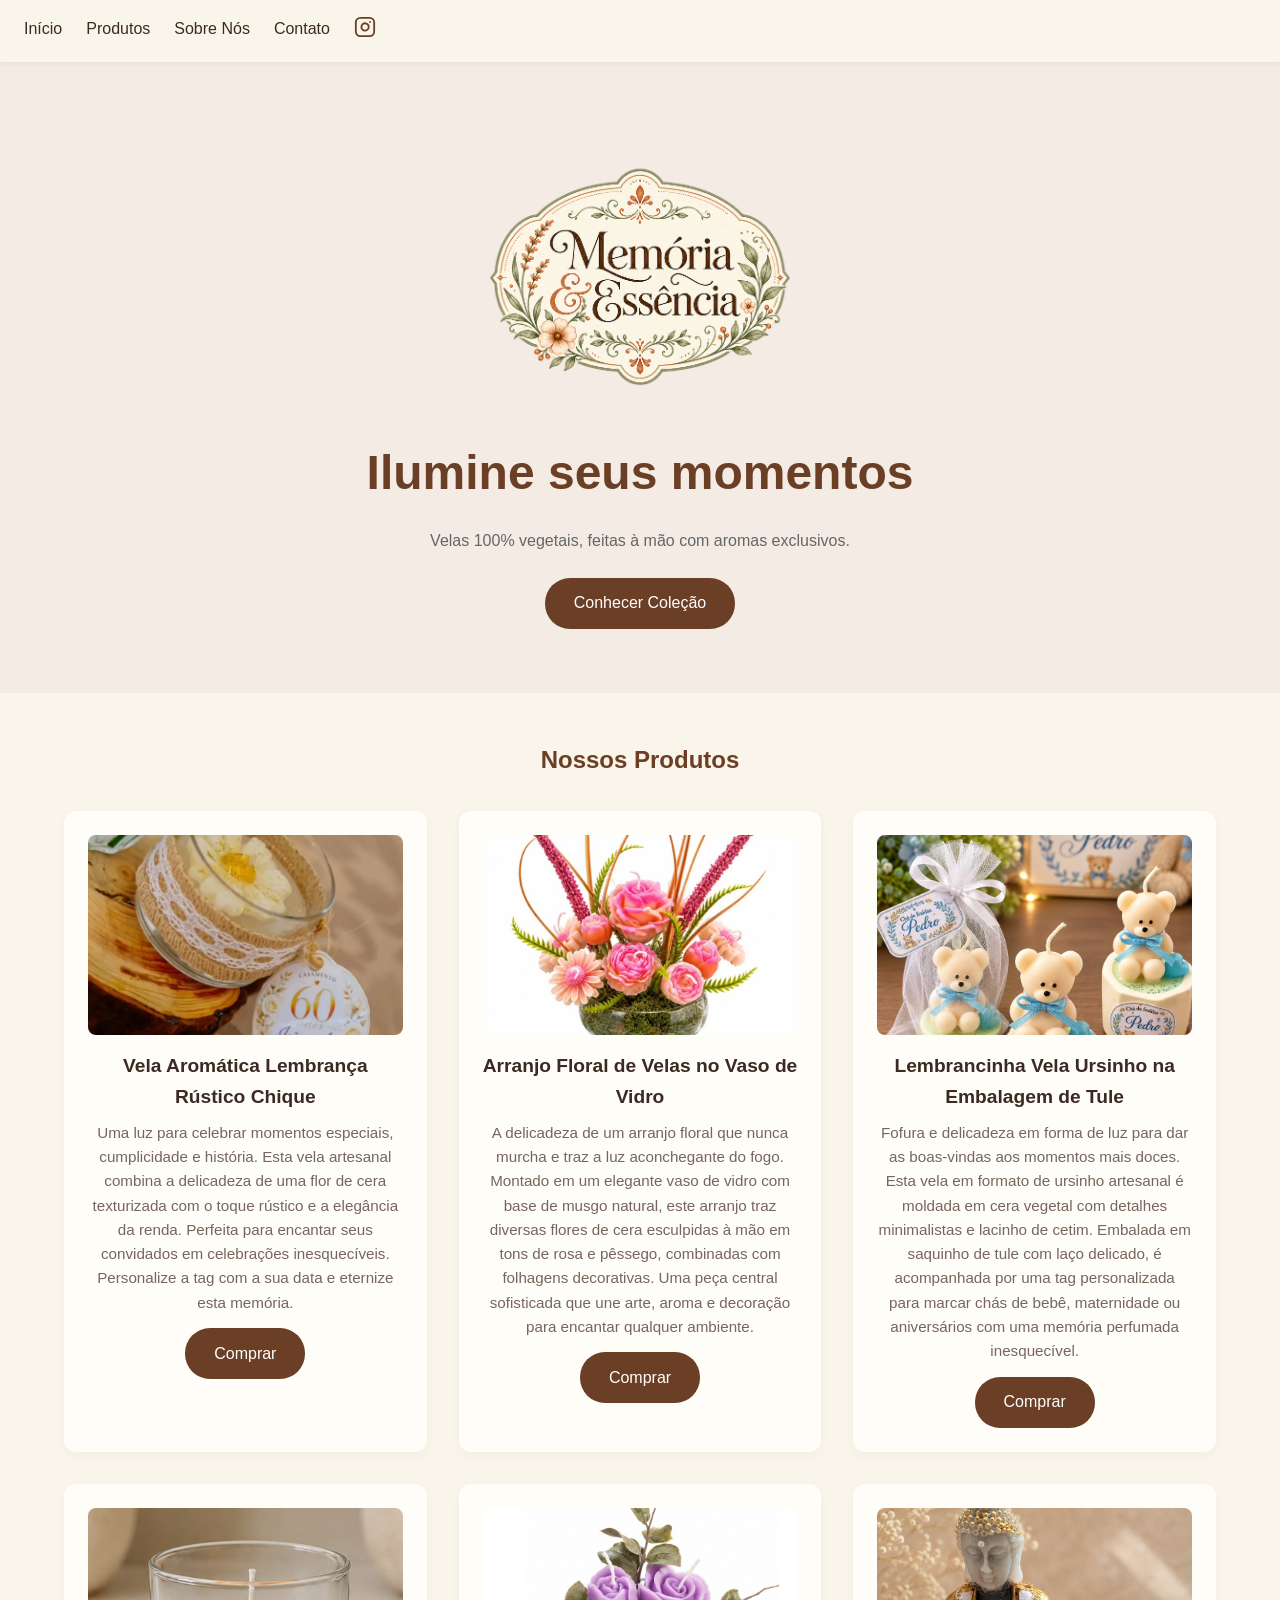
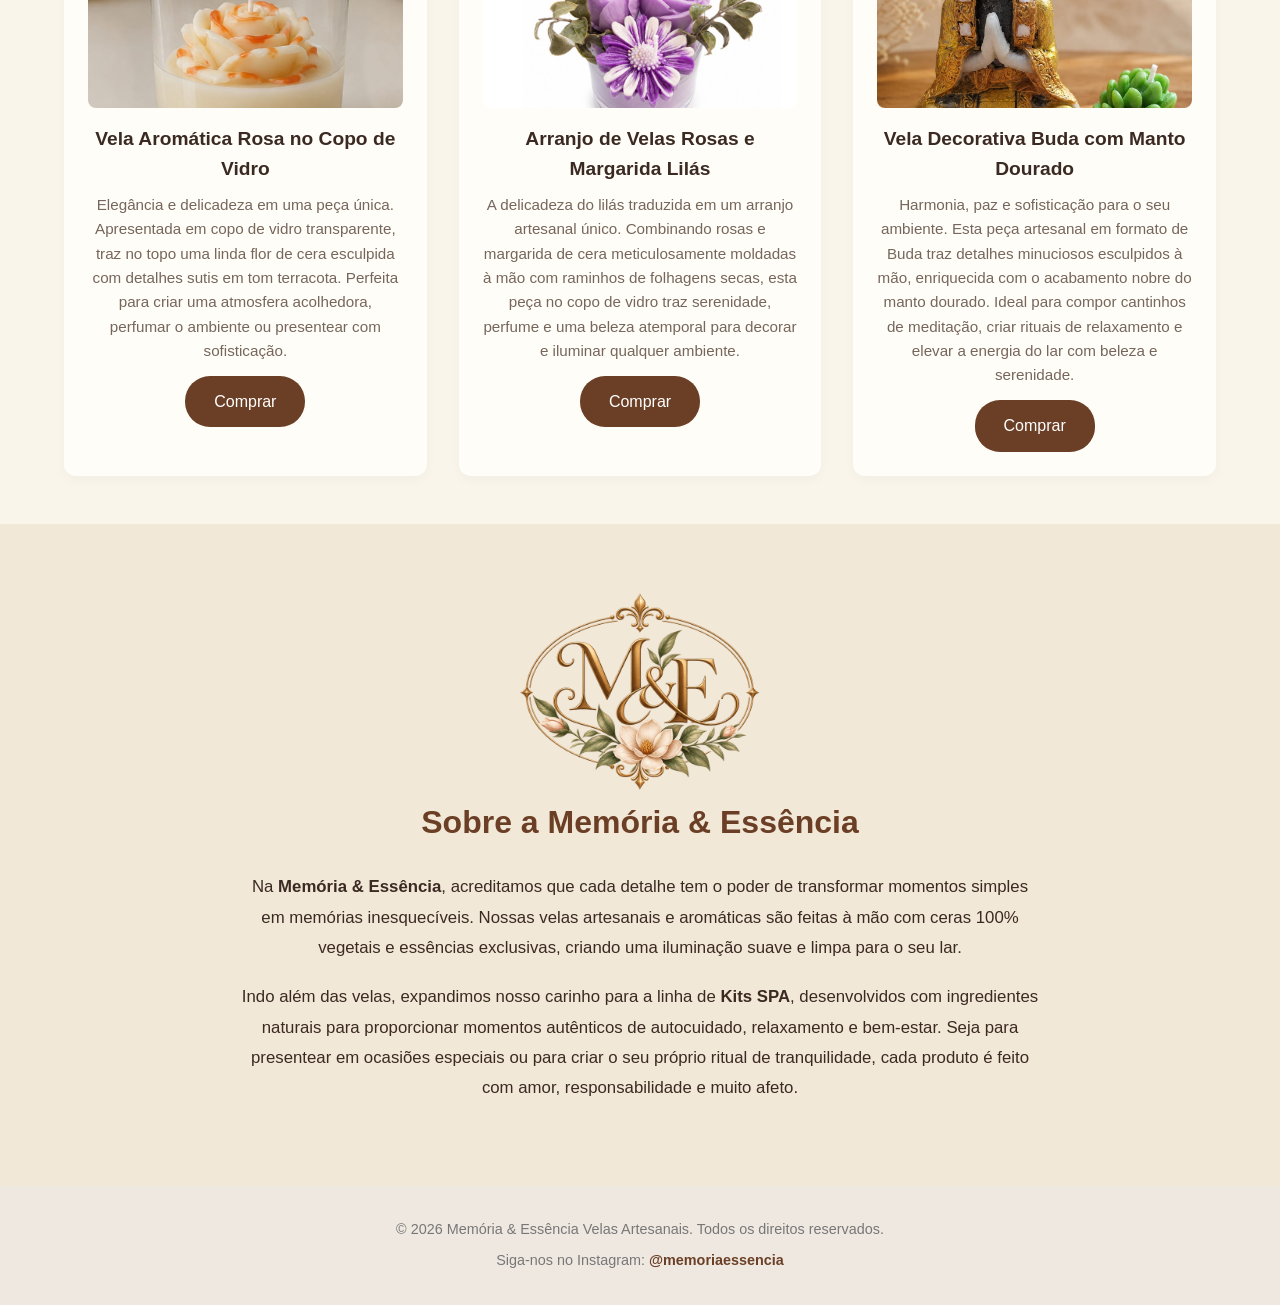
==== index.html @ 88b71a6d "Update index.html" ====
<!DOCTYPE html>
<html lang="pt-BR">

<head>
  <meta charset="UTF-8">
  <meta name="viewport" content="width=device-width, initial-scale=1.0">
  <title>Memória & Essência - Velas Artesanais</title>
  <meta property="og:title" content="Memória & Essência - Velas Artesanais & Kits SPA">
  <meta property="og:description" content="Velas 100% vegetais feitas à mão e produtos naturais para o seu bem-estar.">
  <meta property="og:image" content="logo.png">
  <link rel="stylesheet" href="style.css">
  <link rel="icon" type="image/png" href="logo-mini.png">
</head>

<body>

  <header class="header">

    <button class="menu-toggle" id="menuToggle" aria-label="Abrir Menu">
      &#9776;
    </button>

    <nav class="nav" id="navMenu">
      <ul>
        <li><a href="#home">Início</a></li>
        <li><a href="#produtos">Produtos</a></li>
        <li><a href="#sobre">Sobre Nós</a></li>
        <li><a href="#contato">Contato</a></li>
        <li>
          <a href="https://www.instagram.com/memoriaessencia" target="_blank" rel="noopener noreferrer"
            class="instagram-link" aria-label="Instagram">
            
            <svg xmlns="http://www.w3.org/2000/svg" width="22" height="22" viewBox="0 0 24 24" fill="none"
              stroke="currentColor" stroke-width="2" stroke-linecap="round" stroke-linejoin="round">
              <rect x="2" y="2" width="20" height="20" rx="5" ry="5"></rect>
              <path d="M16 11.37A4 4 0 1 1 12.63 8 4 4 0 0 1 16 11.37z"></path>
              <line x1="17.5" y1="6.5" x2="17.51" y2="6.5"></line>
            </svg>
            
          </a>
        </li>
      </ul>
    </nav>
  </header>

  <section id="home" class="hero">
     <img src="logo.png" alt="Memória & Essência" class="hero-logo">
  <div class="hero-content">
    <h1>Ilumine seus momentos</h1>    
    <p>Velas 100% vegetais, feitas à mão com aromas exclusivos.</p>
    <a href="#produtos" class="btn">Conhecer Coleção</a>
  </div>
</section>

  <!-- Seção de Produtos -->
  <section id="produtos" class="products">
    <h2>Nossos Produtos</h2>
    <div class="product-grid" id="productGrid" >
    </div>
  </section>

  <!-- Seção Sobre Nós -->
  <section id="sobre" class="about">
    <div class="about-container">
      <img src="logo-mini.png" alt="Memória & Essência" class="hero-logo">
      <h2>Sobre a Memória & Essência</h2> 
      <p>
        Na <strong>Memória & Essência</strong>, acreditamos que cada detalhe tem o poder de transformar momentos simples em memórias inesquecíveis. Nossas velas artesanais e aromáticas são feitas à mão com ceras 100% vegetais e essências exclusivas, criando uma iluminação suave e limpa para o seu lar.
      </p>
      <p>
        Indo além das velas, expandimos nosso carinho para a linha de <strong>Kits SPA</strong>, desenvolvidos com ingredientes naturais para proporcionar momentos autênticos de autocuidado, relaxamento e bem-estar. Seja para presentear em ocasiões especiais ou para criar o seu próprio ritual de tranquilidade, cada produto é feito com amor, responsabilidade e muito afeto.
      </p>
    </div>
  </section>


  <!-- Rodapé -->
  <footer id="contato" class="footer">
    <div class="footer-content">
      <p>&copy; 2026 Memória & Essência Velas Artesanais. Todos os direitos reservados.</p>
      <!-- LINK DO INSTAGRAM NO RODAPÉ -->
      <p>
        Siga-nos no Instagram:
        <a href="https://www.instagram.com/memoriaessencia" target="_blank" rel="noopener noreferrer"
          class="footer-insta">
          @memoriaessencia
        </a>
      </p>
    </div>
  </footer>

  <script src="script.js"></script>
</body>

</html>
---- style.css ----
/* --- RESET E VARIÁVEIS --- */
* {
  margin: 0;
  padding: 0;
  box-sizing: border-box;
}

:root {
  --primary-color: #6B3F26;     /* Marrom profundo da tipografia */
  --secondary-color: #A8663A;   /* Cobre / terracota dos ornamentos */
  --accent-color: #7A7B55;      /* Verde oliva das folhas */
  
  --bg-color: #FAF5EA;          /* Creme suave do fundo da logo */
  --bg-secondary: #F2E8D8;      /* Bege para seções alternadas */
  --card-bg: #FFFDF8;           /* Marfim claro para cards */
  
  --text-color: #3B2A22;        /* Marrom escuro, mais elegante que preto */
  --text-light: #76665B;        /* Texto secundário */
  
  --border-color: #C8AE87;      /* Dourado/bege suave */
  --highlight-color: #C47B49;   /* Cobre mais vivo para detalhes */
  
  --font-main: 'Segoe UI', Tahoma, Geneva, Verdana, sans-serif;
}



body {
  font-family: var(--font-main);
  background-color: var(--bg-color);
  color: var(--text-color);
  line-height: 1.6;
}
 
.header {
  display: flex;
  justify-content: space-between;
  align-items: center;
  padding: 1rem 1.5rem;
  background-color: var(--bg-color);
  position: sticky;
  top: 0;
  box-shadow: 0 2px 5px rgba(0,0,0,0.05);
  z-index: 1000;
}

.logo {
  font-size: 1.5rem;
  font-weight: bold;
  color: var(--primary-color);
  text-decoration: none;
  letter-spacing: 2px;
}

.menu-toggle {
  background: none;
  border: none;
  font-size: 1.8rem;
  color: var(--primary-color);
  cursor: pointer;
}

.nav {
  display: none; /* Escondido por padrão no mobile */
  position: absolute;
  top: 100%;
  left: 0;
  width: 100%;
  background-color: var(--bg-color);
  border-bottom: 1px solid #eee;
}

.nav.active {
  display: block; /* Exibido via JavaScript */
}

.nav ul {
  list-style: none;
  text-align: center;
}

.nav li a {
  display: block;
  padding: 1rem;
  color: var(--text-color);
  text-decoration: none;
  font-weight: 5rem;
}

/* --- HERO SECTION --- */
.hero {
  padding: 4rem 1.5rem;
  text-align: center;
  background-color: #f4ece4;
}

.hero h1 {
  font-size: 2rem;
  color: var(--primary-color);
  margin-bottom: 1rem;
}

.hero p {
  margin-bottom: 1.5rem;
  color: #666;
}

.btn {
  display: inline-block;
  padding: 0.8rem 1.8rem;
  background-color: var(--primary-color);
  color: #fff;
  text-decoration: none;
  border-radius: 25px;
  border: none;
  cursor: pointer;
  transition: opacity 0.3s;
}

.btn:hover {
  opacity: 0.9;
}

/* --- PRODUTOS --- */
.products {
  padding: 3rem 1.5rem;
  max-width: 1200px;
  margin: 0 auto;
}

.products h2 {
  text-align: center;
  margin-bottom: 2rem;
  color: var(--primary-color);
}

.product-grid {
  display: grid;
  grid-template-columns: 1fr; /* 1 coluna no mobile */
  gap: 2rem;
}

.product-card {
  background-color: var(--card-bg);
  border-radius: 12px;
  padding: 1.5rem;
  text-align: center;
  box-shadow: 0 4px 12px rgba(0,0,0,0.03);
}

.product-img-placeholder {
  width: 100%;
  height: 200px;
  background-color: #eae1d9;
  border-radius: 8px;
  display: flex;
  align-items: center;
  justify-content: center;
  color: #888;
  margin-bottom: 1rem;
}

.product-card h3 {
  font-size: 1.2rem;
  margin-bottom: 0.5rem;
}

.price {
  font-weight: bold;
  color: var(--primary-color);
  margin-bottom: 1rem;
}

/* --- FOOTER --- */
.footer {
  text-align: center;
  padding: 2rem 1.5rem;
  background-color: #efe8e0;
  font-size: 0.9rem;
  color: #777;
}

/* --- MEDIA QUERIES (DESKTOP E TABLETS) --- */
@media (min-width: 768px) {
  .menu-toggle {
    display: none; /* Esconde o botão hambúrguer */
  }

  .nav {
    display: block; /* Menu sempre visível */
    position: static;
    width: auto;
    border: none;
  }

  .nav ul {
    display: flex;
    gap: 1.5rem;
  }

  .nav li a {
    padding: 0;
  }

  .hero h1 {
    font-size: 3rem;
  }

  .product-grid {
    grid-template-columns: repeat(3, 1fr); /* 3 colunas no desktop */
  }
}

/* --- AJUSTES DA LOGO --- */
.logo {
  display: flex;
  align-items: center;
}

.logo-img {
  height: 45px; /* Ajuste a altura ideal para a sua logo aqui */
  width: auto;  /* Mantém a proporção da imagem */
  object-fit: contain;
}

/* --- ESTILO DO LINK DO INSTAGRAM NO MENU --- */
.instagram-link {
  color: var(--primary-color) !important;
  font-weight: bold;
}

/* --- ESTILOS DO RODAPÉ COM INSTAGRAM --- */
.footer-content {
  display: flex;
  flex-direction: column;
  gap: 0.5rem;
  align-items: center;
}

.footer-insta {
  color: var(--primary-color);
  text-decoration: none;
  font-weight: bold;
}

.footer-insta:hover {
  text-decoration: underline;
}

/* --- ESTILO DA LOGO NO HERO --- */
.hero-logo {
  max-width: 300px; /* Ajuste aqui a largura máxima desejada para a logo */
  width: 100%;
  height: auto;
  margin: 0.3rem auto; /* Centraliza e cria espaço acima e abaixo */
  display: block;
}

/* --- ESTILO DO ÍCONE SVG DO INSTAGRAM --- */
.instagram-link {
  display: inline-flex;
  align-items: center;
  justify-content: center;
  color: var(--primary-color);
  transition: transform 0.2s ease;
}

.instagram-link:hover {
  transform: scale(1.1); /* Efeito suave de zoom ao passar o mouse */
}

/* --- SEÇÃO SOBRE NÓS --- */
.about {
  padding: 4rem 1.5rem;
  background-color: var(--bg-secondary);
  text-align: center;
}

.about-container {
  max-width: 800px;
  margin: 0 auto;
}

.about h2 {
  font-size: 2rem;
  color: var(--primary-color);
  margin-bottom: 1.5rem;
}

.about p {
  font-size: 1.05rem;
  color: var(--text-color);
  margin-bottom: 1.2rem;
  line-height: 1.8;
}
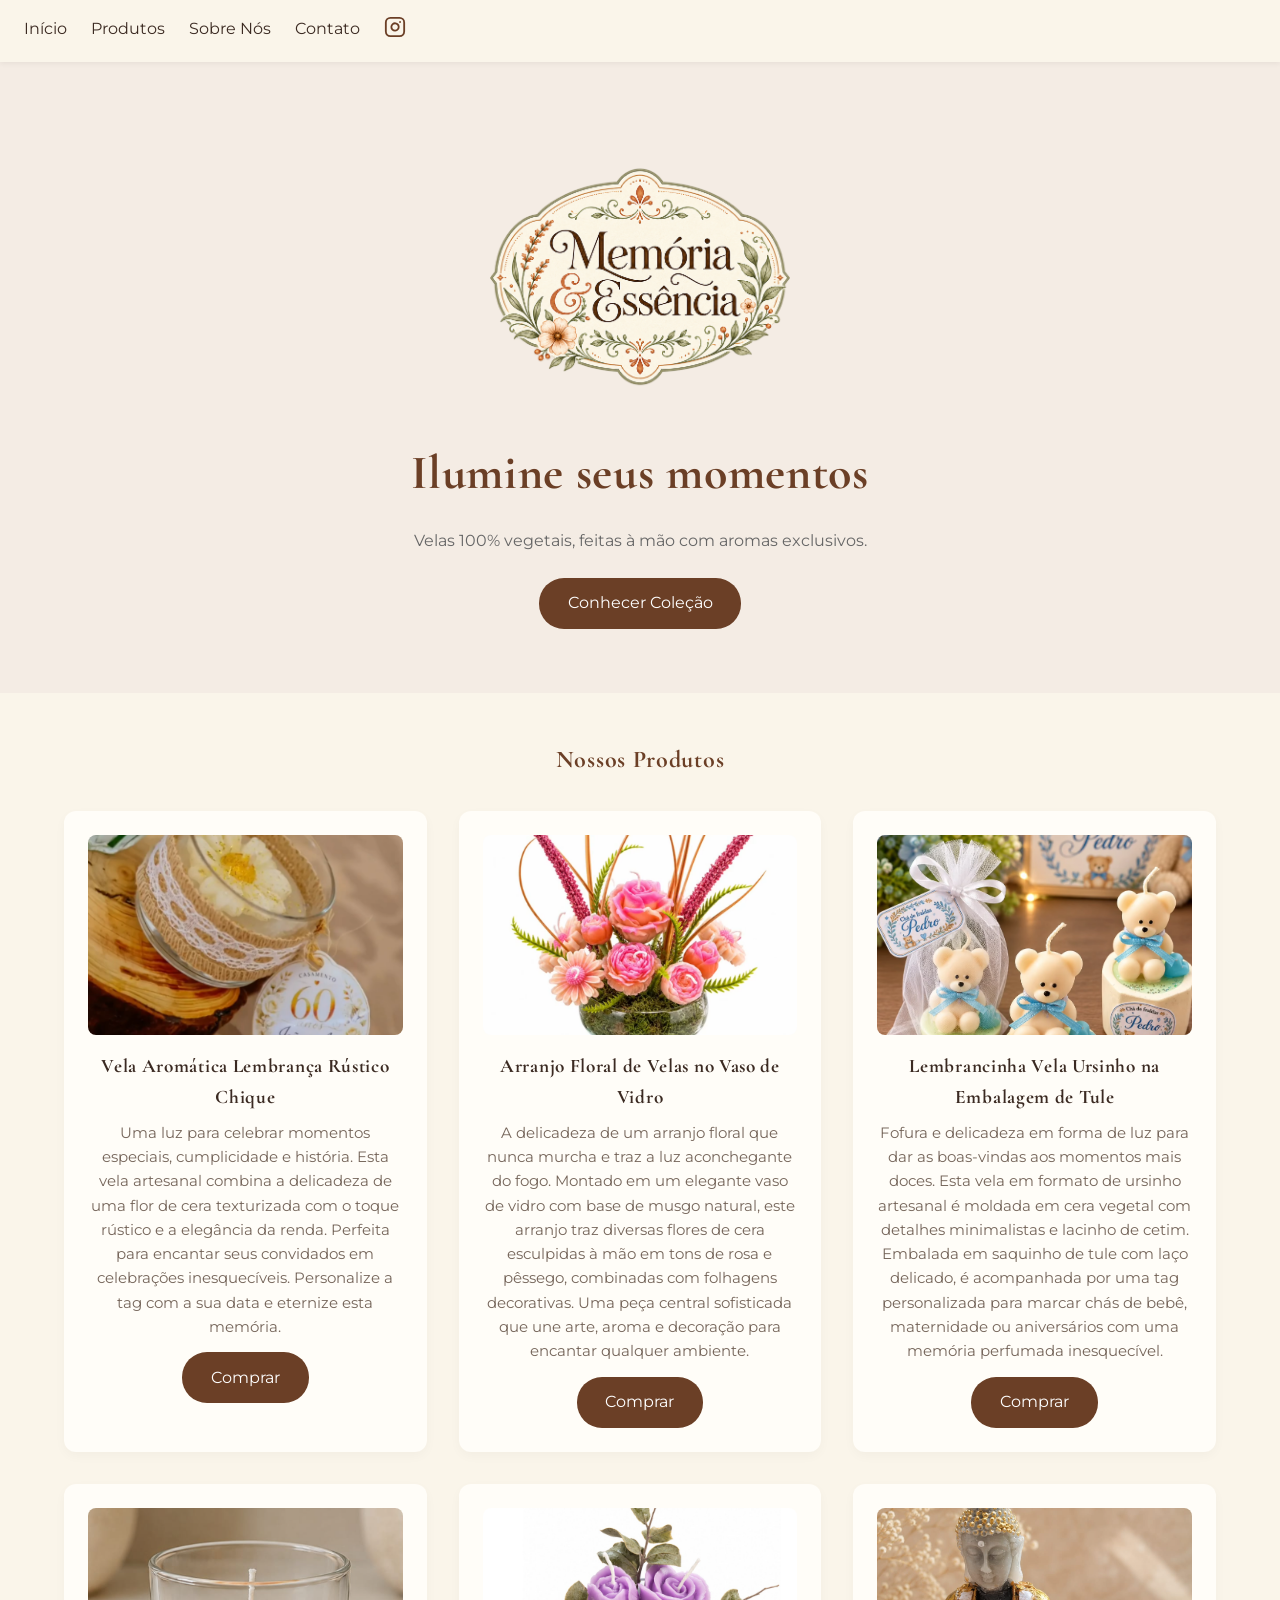
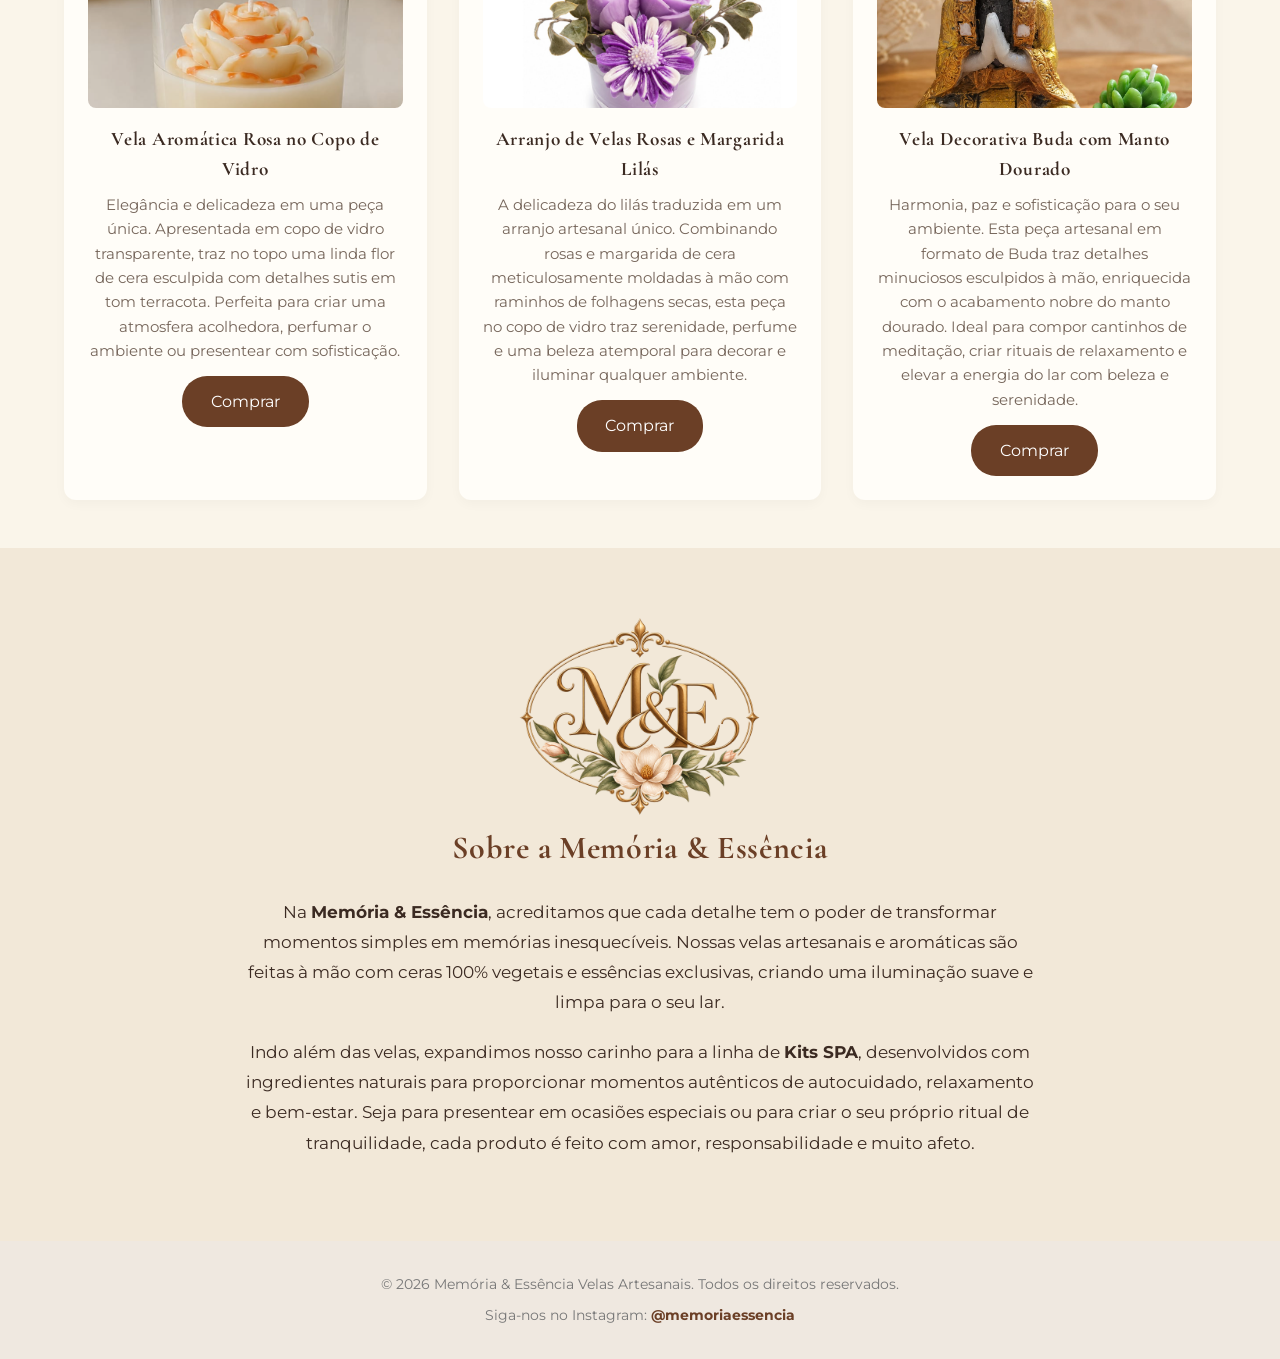
==== commit 8ce971d3: "Update index.html" ====
--- a/index.html
+++ b/index.html
@@ -5,11 +5,24 @@
   <meta charset="UTF-8">
   <meta name="viewport" content="width=device-width, initial-scale=1.0">
   <title>Memória & Essência - Velas Artesanais</title>
-  <meta property="og:title" content="Memória & Essência - Velas Artesanais & Kits SPA">
-  <meta property="og:description" content="Velas 100% vegetais feitas à mão e produtos naturais para o seu bem-estar.">
-  <meta property="og:image" content="logo.png">
+  <link rel="preconnect" href="https://fonts.googleapis.com">
+  <link rel="preconnect" href="https://fonts.gstatic.com" crossorigin>
+  <link href="https://fonts.googleapis.com/css2?family=Cormorant+Garamond:wght@500;600;700&family=Montserrat:wght@300;400;500&display=swap" rel="stylesheet">
   <link rel="stylesheet" href="style.css">
   <link rel="icon" type="image/png" href="logo-mini.png">
+  <!-- Meta Tags para Redes Sociais e WhatsApp -->
+<meta property="og:type" content="website">
+<meta property="og:title" content="Memória & Essência - Velas Artesanais & Kits SPA">
+<meta property="og:description" content="Velas 100% vegetais feitas à mão e produtos naturais para o seu bem-estar.">
+<meta property="og:url" content="https://memoriaessencia.github.io/home/">
+
+<!-- Use a URL COMPLETA para a imagem -->
+<meta property="og:image" content="https://memoriaessencia.github.io/home/logo.png">
+
+<!-- Tags extras para garantir compatibilidade -->
+<meta property="og:image:type" content="image/png">
+<meta property="og:image:width" content="1200">
+<meta property="og:image:height" content="630">
 </head>
 
 <body>
--- a/style.css
+++ b/style.css
@@ -21,6 +21,9 @@
   --highlight-color: #C47B49;   /* Cobre mais vivo para detalhes */
   
   --font-main: 'Segoe UI', Tahoma, Geneva, Verdana, sans-serif;
+  /* NOVAS VARIÁVEIS DE FONTE */
+  --font-main: 'Montserrat', sans-serif;
+  --font-title: 'Cormorant Garamond', serif;
 }
 
 
@@ -30,6 +33,7 @@
   background-color: var(--bg-color);
   color: var(--text-color);
   line-height: 1.6;
+  font-weight: 400;
 }
  
 .header {
@@ -43,7 +47,11 @@
   box-shadow: 0 2px 5px rgba(0,0,0,0.05);
   z-index: 1000;
 }
-
+h1, h2, h3, .logo {
+  font-family: var(--font-title);
+  letter-spacing: 0.7px;
+  font-weight: bold;
+}
 .logo {
   font-size: 1.5rem;
   font-weight: bold;
@@ -292,4 +300,4 @@
   color: var(--text-color);
   margin-bottom: 1.2rem;
   line-height: 1.8;
-}+}
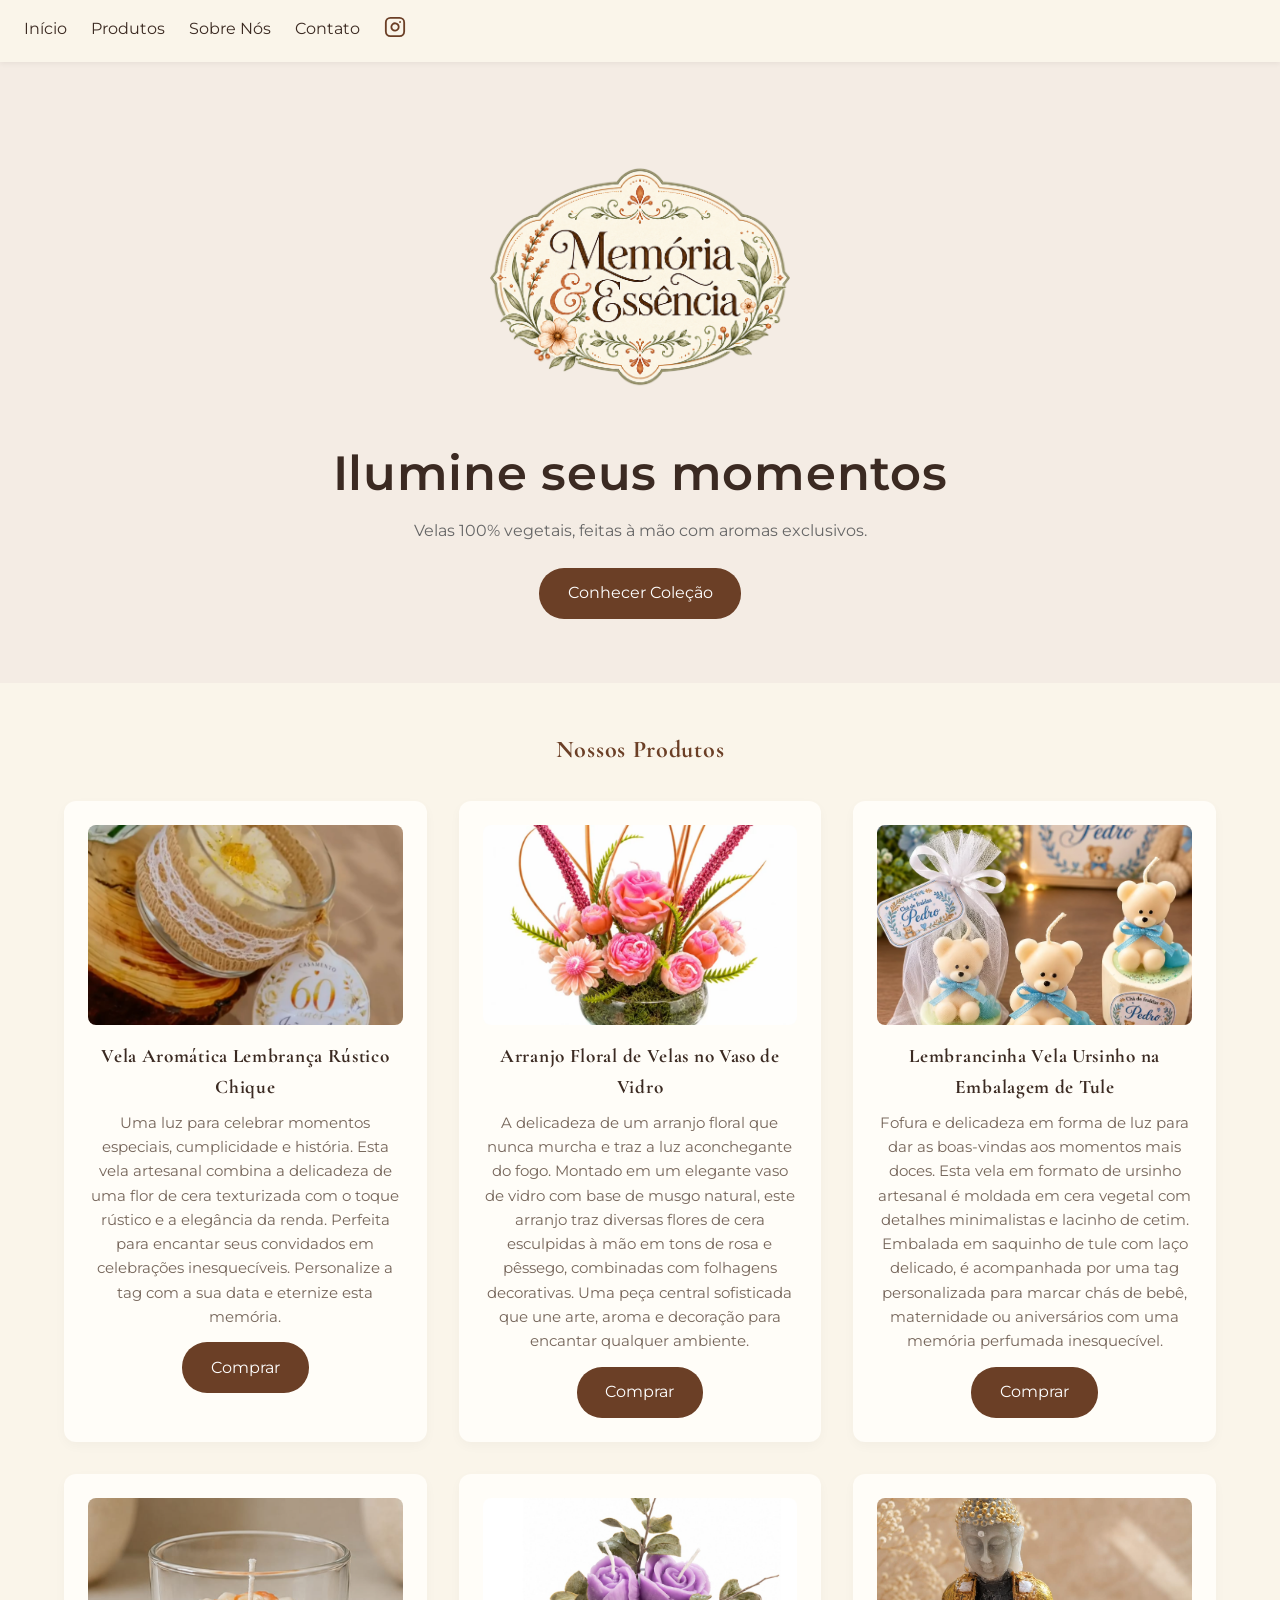
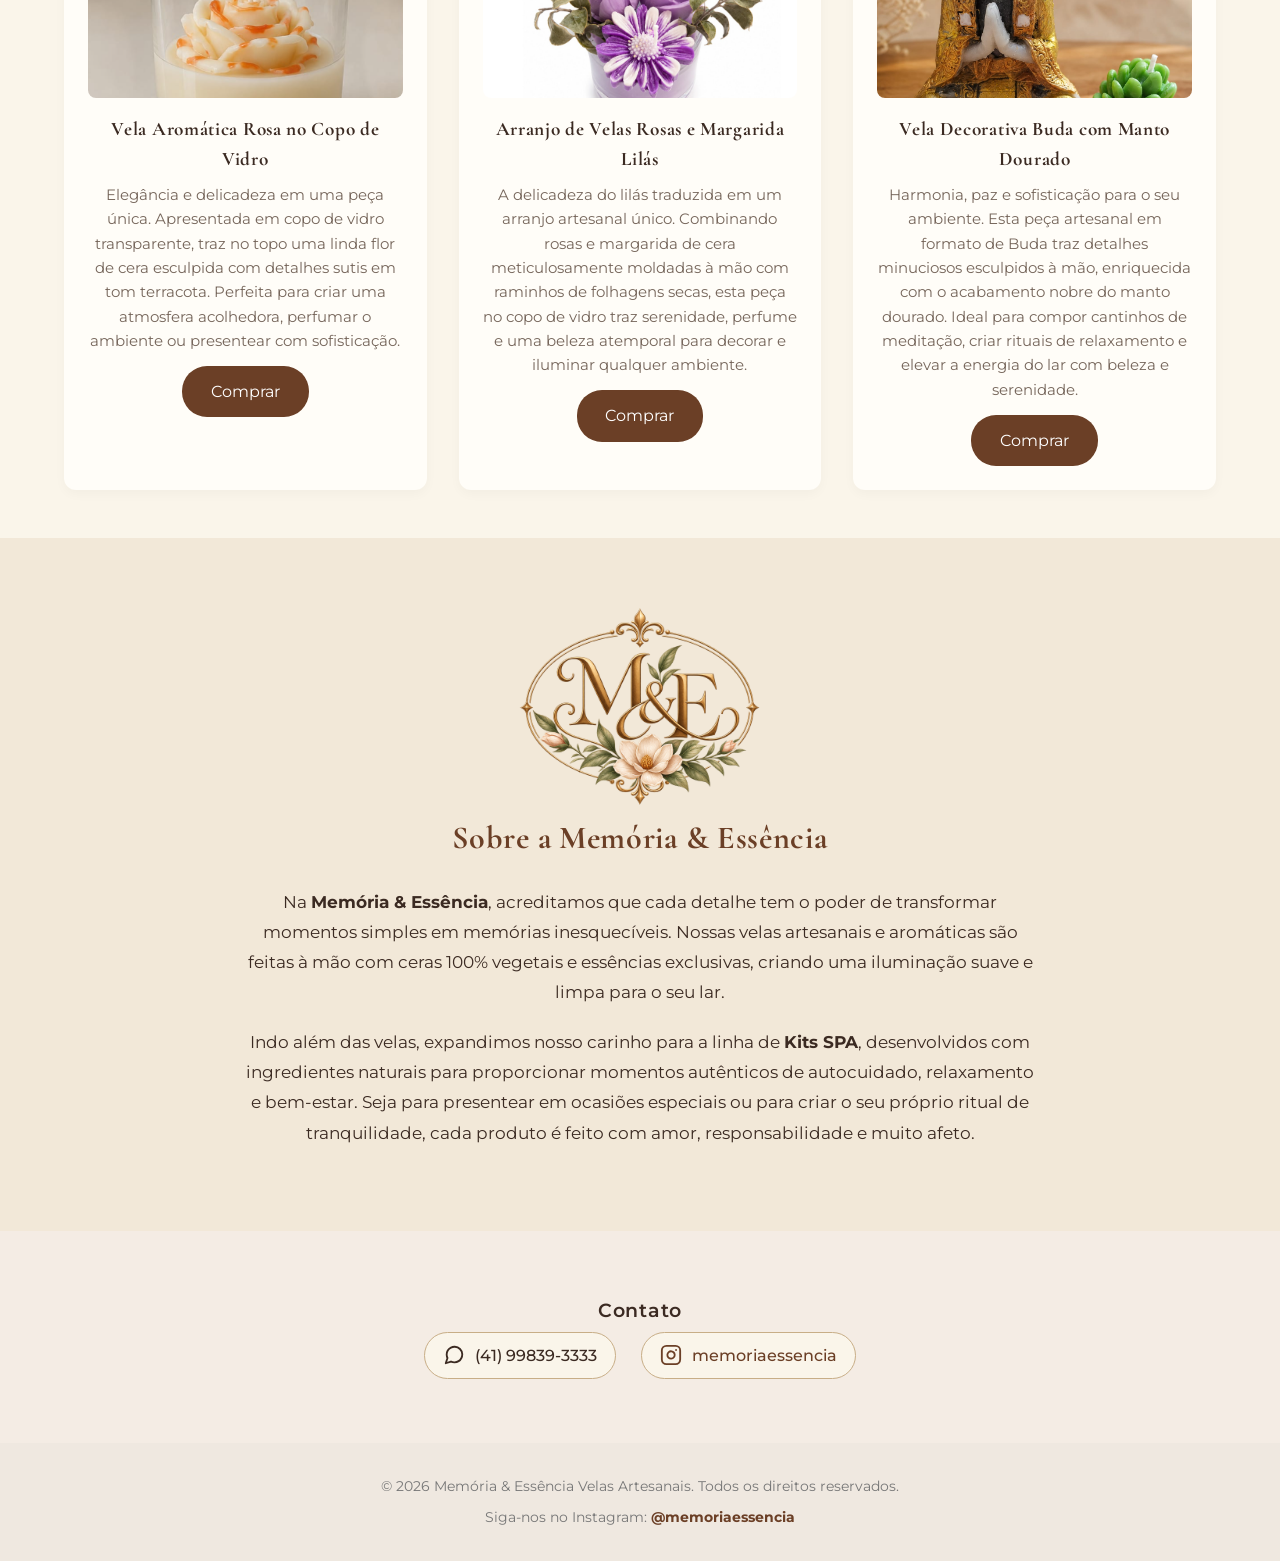
==== commit af134a1e: "Add files via upload" ====
--- a/index.html
+++ b/index.html
@@ -85,7 +85,34 @@
       </p>
     </div>
   </section>
+ <!-- SEÇÃO DE CONTATO -->
+    <section class="hero" id="contato">
+      <h2>Contato</h2>
+      <div class="contact-links">
+        <!-- WhatsApp -->
+        <a href="https://wa.me/5541998393333" target="_blank" rel="noopener noreferrer"
+          class="contact-link whatsapp-link" aria-label="WhatsApp">
+          <svg xmlns="http://www.w3.org/2000/svg" width="22" height="22" viewBox="0 0 24 24" fill="none"
+            stroke="currentColor" stroke-width="2" stroke-linecap="round" stroke-linejoin="round">
+            <path
+              d="M21 11.5a8.38 8.38 0 0 1-.9 3.8 8.5 8.5 0 0 1-7.6 4.7 8.38 8.38 0 0 1-3.8-.9L3 21l1.9-5.7a8.38 8.38 0 0 1-.9-3.8 8.5 8.5 0 0 1 4.7-7.6 8.38 8.38 0 0 1 3.8-.9h.5a8.48 8.48 0 0 1 8 8v.5z" />
+          </svg>
+          <span>(41) 99839-3333</span>
+        </a>
 
+        <!-- Instagram -->
+        <a href="https://www.instagram.com/memoriaessencia" target="_blank" rel="noopener noreferrer"
+          class="contact-link instagram-link" aria-label="Instagram">
+          <svg xmlns="http://www.w3.org/2000/svg" width="22" height="22" viewBox="0 0 24 24" fill="none"
+            stroke="currentColor" stroke-width="2" stroke-linecap="round" stroke-linejoin="round">
+            <rect x="2" y="2" width="20" height="20" rx="5" ry="5"></rect>
+            <path d="M16 11.37A4 4 0 1 1 12.63 8 4 4 0 0 1 16 11.37z"></path>
+            <line x1="17.5" y1="6.5" x2="17.51" y2="6.5"></line>
+          </svg>
+          <span>memoriaessencia</span>
+        </a>
+      </div>
+    </section>
 
   <!-- Rodapé -->
   <footer id="contato" class="footer">
@@ -105,4 +132,4 @@
   <script src="script.js"></script>
 </body>
 
-</html>
+</html>
--- a/style.css
+++ b/style.css
@@ -103,9 +103,19 @@
 }
 
 .hero h1 {
-  font-size: 2rem;
-  color: var(--primary-color);
-  margin-bottom: 1rem;
+  font-family: var(--font-serif);
+  font-size: 1.7rem;
+  font-weight: 600;
+  color: var(--text-main);
+  margin-bottom: 6px;
+}
+
+.hero h2 {
+  font-family: var(--font-serif);
+  font-size: 1.2rem;
+  font-weight: 600;
+  color: var(--text-main);
+  margin-bottom: 6px;
 }
 
 .hero p {
@@ -301,3 +311,185 @@
   margin-bottom: 1.2rem;
   line-height: 1.8;
 }
+
+.instructions-card {
+  background: var(--card-bg);
+  border: 1px solid var(--border-color);
+  border-radius: 16px;
+  padding: 40px 30px;
+  width: 100%;
+  box-shadow: 0 10px 30px rgba(0, 0, 0, 0.03);
+  text-align: center;
+}
+
+.instructions-card h1 {
+  font-family: var(--font-serif);
+  font-size: 2.1rem;
+  font-weight: 600;
+  color: var(--text-main);
+  margin-bottom: 6px;
+}
+
+.instructions-card .subtitle {
+  font-size: 0.85rem;
+  color: var(--text-muted);
+  margin-bottom: 30px;
+  font-weight: 300;
+  text-transform: uppercase;
+  letter-spacing: 1px;
+}
+
+/* ==========================================================
+   LISTA DE INSTRUÇÕES COM ÍCONES
+   ========================================================== */
+.instructions-list {
+  list-style: none;
+  display: flex;
+  flex-direction: column;
+  gap: 18px;
+  text-align: left;
+}
+
+.instructions-list li {
+  display: flex;
+  align-items: center;
+  gap: 16px;
+  padding: 10px 12px;
+  border-bottom: 1px dashed var(--border-color);
+}
+.instructions-list span {
+  font-size: 1.4rem !important; /* Aumentado de 0.95rem para 1.15rem */
+  font-weight: 700;   /* Deixou o texto ligeiramente mais encorpado para facilitar a leitura */
+  color: var(--text-main);
+}
+
+.instructions-list li:last-child {
+  border-bottom: none;
+}
+.instructions-card h1{
+  font-size: 1.6rem !important;
+}
+.instructions-card p{
+  font-size: 1.5rem !important;
+}
+/* Círculo do Ícone */
+.icon-wrapper {
+  flex-shrink: 0;
+  width: 44px;
+  height: 44px;
+  border-radius: 50%;
+  background-color: var(--bg-color);
+  border: 1px solid var(--border-color);
+  display: flex;
+  align-items: center;
+  justify-content: center;
+  color: var(--accent-color);
+}
+
+.instructions-list span {
+  font-size: 0.95rem;
+  font-weight: 400;
+  color: var(--text-main);
+}
+
+@media (max-width: 480px) {
+  .instructions-card {
+    padding: 30px 20px;
+  }
+
+  .instructions-card h1 {
+    font-size: 1.8rem;
+  }
+
+  .instructions-list span {
+    font-size: 0.88rem;
+  }
+}
+.instructions-buque {
+  display: flex;
+  flex-wrap: wrap; /* Permite que os itens fiquem lado a lado se houver espaço */
+  justify-content: center;
+  gap: 24px;
+  list-style: none;
+  padding: 0;
+}
+.instructions-buque li {
+  display: flex;
+  flex-direction: column; /* Coloca a imagem ACIMA do texto */
+  align-items: center;    /* Centraliza imagem e texto */
+  text-align: center;     /* Centraliza o texto */
+  width: 160px;           /* Largura do card do item */
+}
+
+.instructions-img {
+  width: 120px;
+  height: 120px;
+  object-fit: cover;
+  border-radius: 50%;     /* Mantém o formato circular do layout */
+  margin-bottom: 12px;
+}
+
+/* ==========================================================
+   SEÇÃO DE CONTATO
+   ========================================================== */
+.contact-section {
+  padding: 4rem 1.5rem;
+  text-align: center; 
+  text-align: center; 
+  background: var(--card-bg);
+  border: 1px solid var(--border-color);
+  border-radius: 16px;
+  box-shadow: 0 10px 30px rgba(0, 0, 0, 0.03);
+}
+
+.contact-section h2 {
+  font-family: var(--font-serif);
+  font-size: 1.6rem;
+  font-weight: 600;
+  color: var(--text-main);
+  margin-bottom: 20px;
+}
+
+.contact-links {
+  display: flex;
+  justify-content: center;
+  align-items: center;
+  gap: 25px;
+  flex-wrap: wrap;
+}
+
+.contact-link {
+  display: flex;
+  align-items: center;
+  gap: 10px;
+  text-decoration: none;
+  color: var(--text-main);
+  font-weight: 500;
+  padding: 10px 18px;
+  border-radius: 30px;
+  border: 1px solid var(--border-color);
+  background-color: var(--bg-color);
+  transition: all 0.3s ease;
+}
+
+/* Tamanho da fonte dos botões de contato */
+.hero .contact-section .contact-link span {
+  font-size: 1.1rem;
+}
+
+/* Efeito ao passar o mouse */
+.contact-link:hover {
+  border-color: var(--accent-color);
+  color: var(--accent-color);
+  transform: translateY(-2px);
+}
+
+.whatsapp-link:hover {
+  color: #25d366;
+  border-color: #25d366;
+}
+
+.instagram-link:hover {
+  color: #e1306c;
+  border-color: #e1306c;
+}
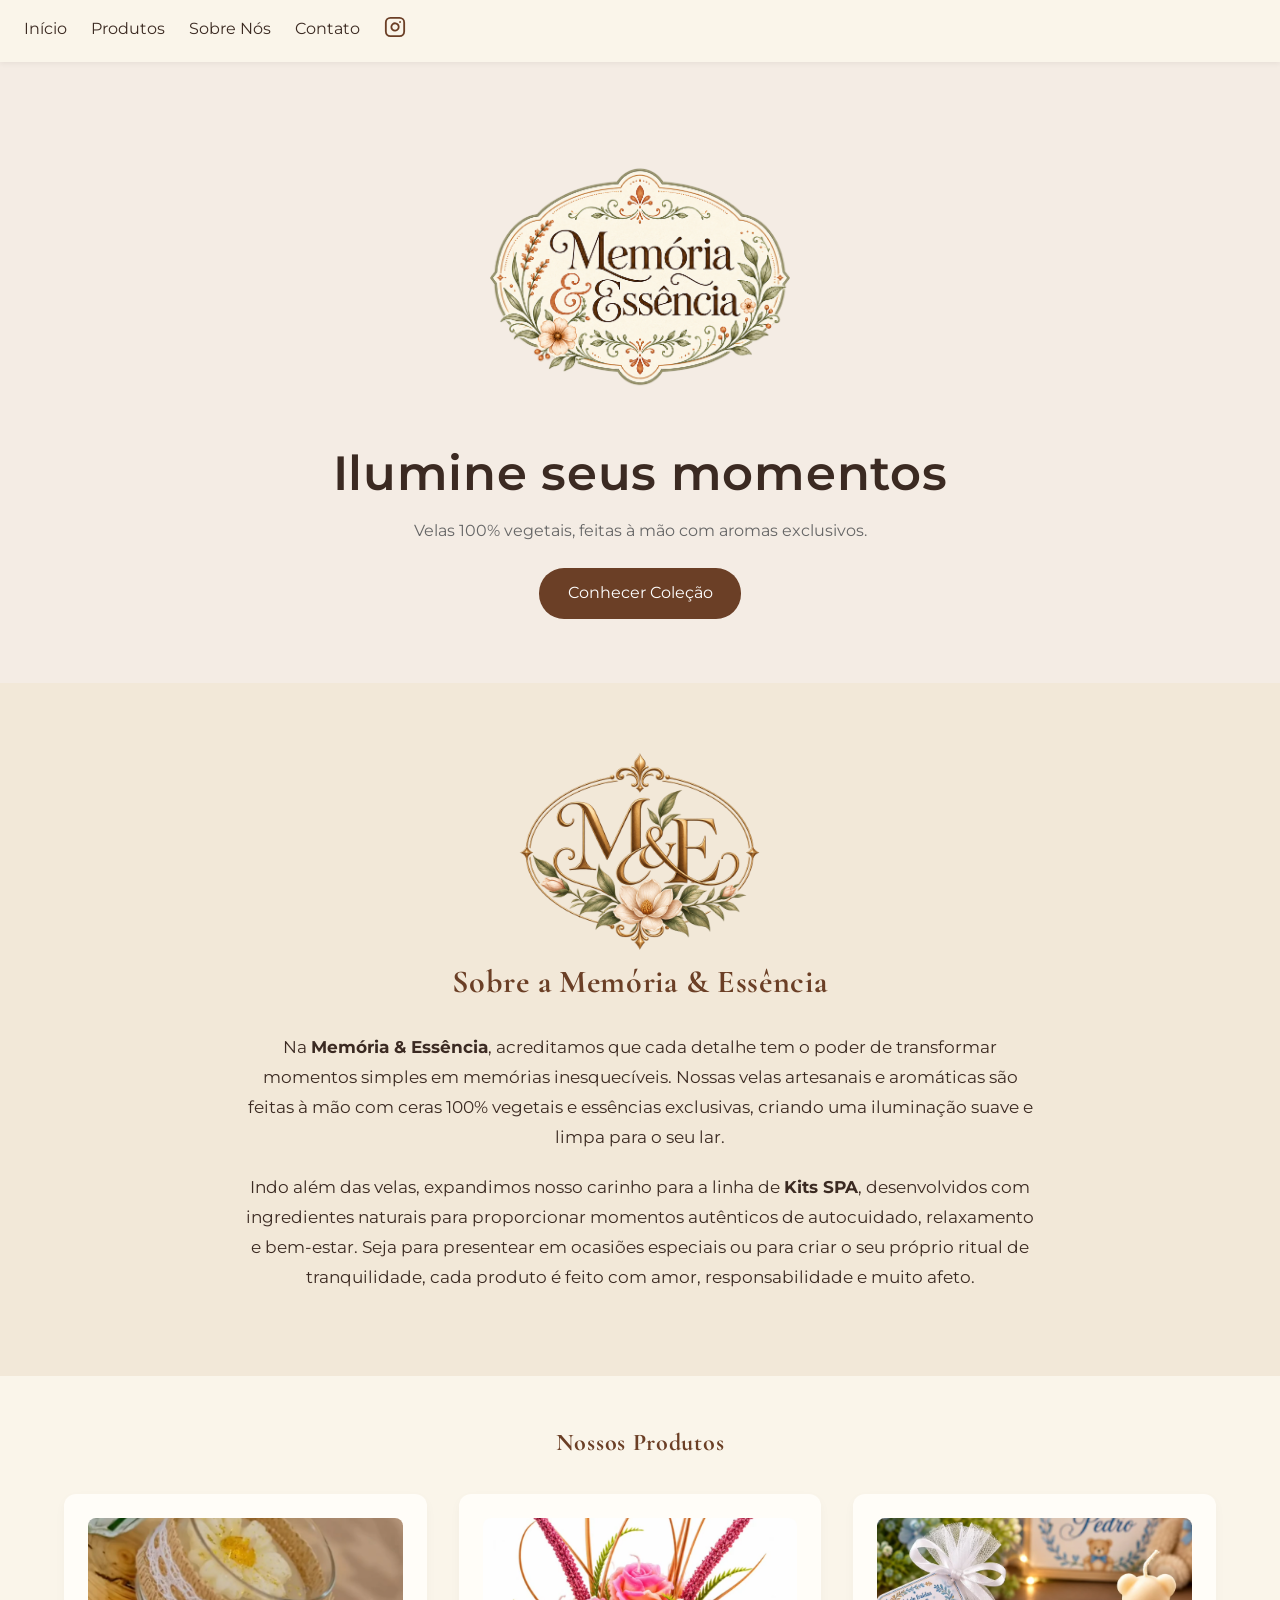
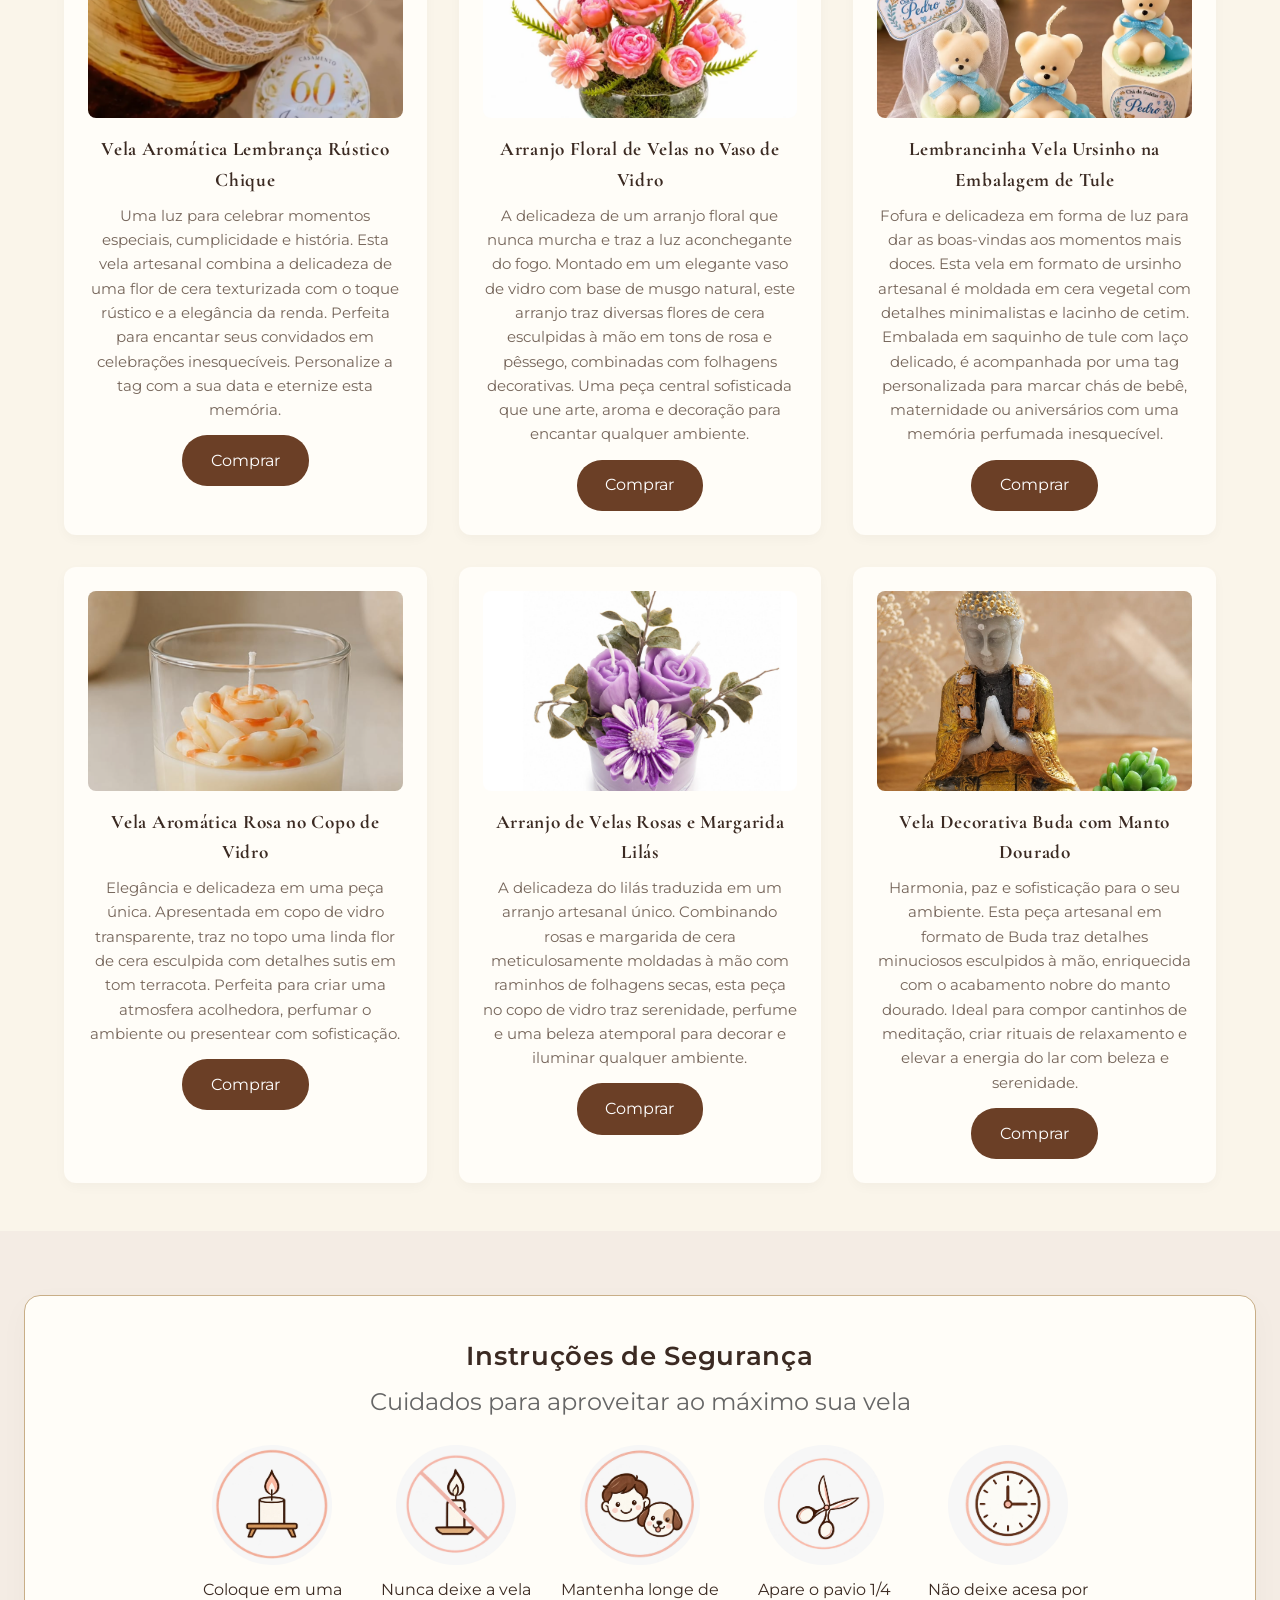
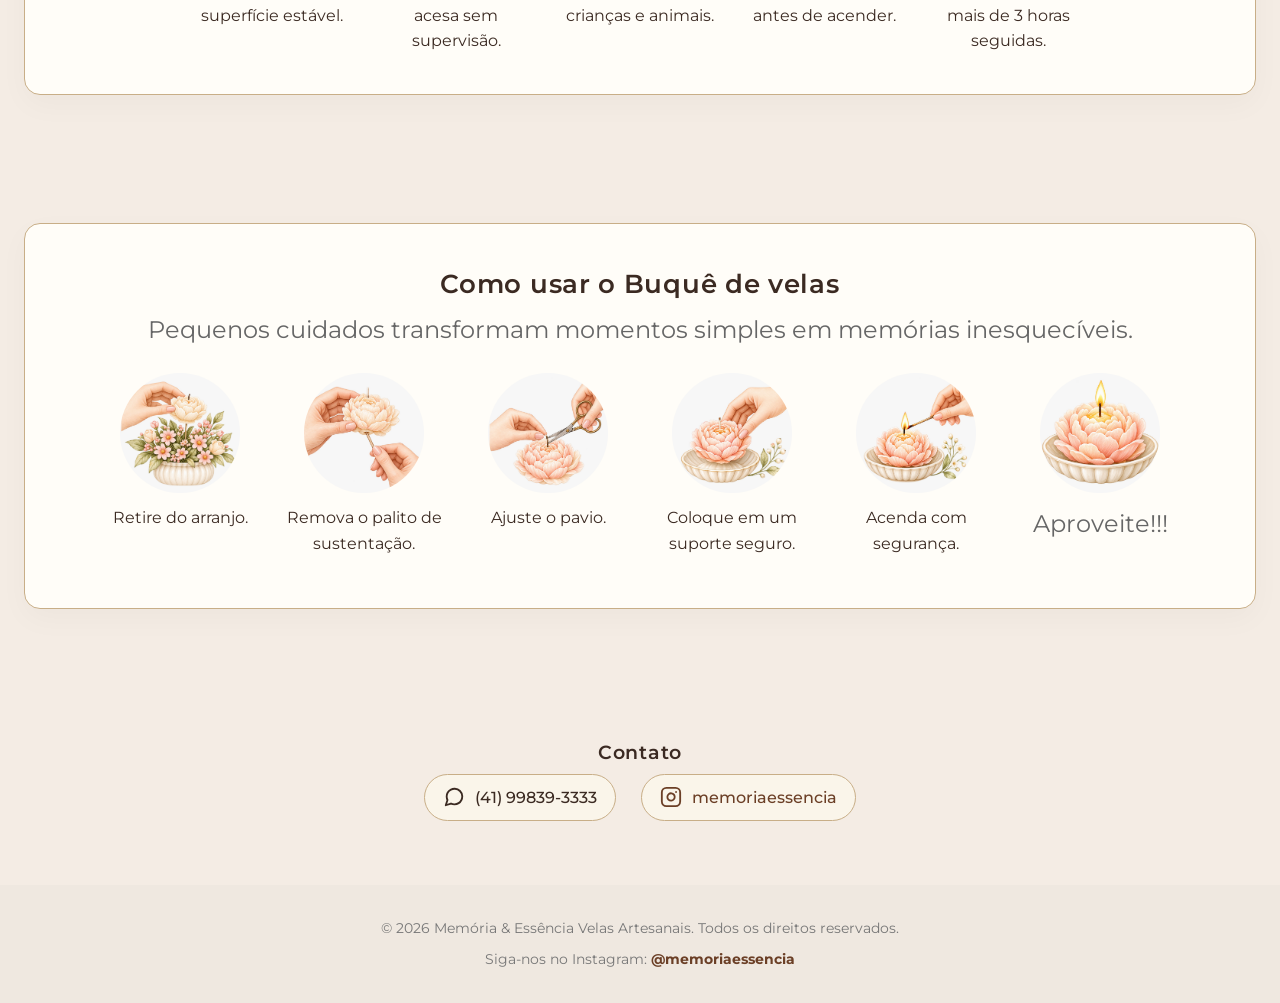
==== commit f5d7d31a: "Update index.html add security" ====
--- a/index.html
+++ b/index.html
@@ -16,13 +16,9 @@
 <meta property="og:description" content="Velas 100% vegetais feitas à mão e produtos naturais para o seu bem-estar.">
 <meta property="og:url" content="https://memoriaessencia.github.io/home/">
 
-<!-- Use a URL COMPLETA para a imagem -->
-<meta property="og:image" content="https://memoriaessencia.github.io/home/logo.png">
-
-<!-- Tags extras para garantir compatibilidade -->
-<meta property="og:image:type" content="image/png">
-<meta property="og:image:width" content="1200">
-<meta property="og:image:height" content="630">
+   <!-- Aponta para a logo-mini em vez da logo padrão -->
+  <meta property="og:image" content="https://memoriaessencia.github.io/home/1200x630.png">
+  <meta property="og:image:type" content="image/png">
 </head>
 
 <body>
@@ -65,13 +61,6 @@
   </div>
 </section>
 
-  <!-- Seção de Produtos -->
-  <section id="produtos" class="products">
-    <h2>Nossos Produtos</h2>
-    <div class="product-grid" id="productGrid" >
-    </div>
-  </section>
-
   <!-- Seção Sobre Nós -->
   <section id="sobre" class="about">
     <div class="about-container">
@@ -85,7 +74,93 @@
       </p>
     </div>
   </section>
- <!-- SEÇÃO DE CONTATO -->
+
+  <!-- Seção de Produtos -->
+  <section id="produtos" class="products">
+    <h2>Nossos Produtos</h2>
+    <div class="product-grid" id="productGrid" >
+    </div>
+  </section>
+
+  <!-- SEGURANÇA -->
+     <section id="seguranca" class="hero">
+
+      <div class="instructions-card">
+        <h1>Instruções de Segurança</h1>
+        <p>Cuidados para aproveitar ao máximo sua vela</p>
+        <ul class="instructions-buque">
+          <li>
+            <img src="img/step1.jpeg" class="instructions-img" />
+            <span>Coloque em uma superfície estável.</span>
+          </li>
+
+          <li>
+            <img src="img/step2.jpeg" class="instructions-img" />
+            <span>Nunca deixe a vela acesa sem supervisão.</span>
+          </li>
+
+
+          <li>
+            <img src="img/step3.jpeg" class="instructions-img" />
+            <span>Mantenha longe de crianças e animais.</span>
+          </li>
+
+          <li>
+            <img src="img/step4.jpeg" class="instructions-img" />
+            <span>Apare o pavio 1/4 antes de acender.</span>
+          </li>
+
+          <li>
+            <img src="img/step5.jpeg" class="instructions-img" />
+            <span>Não deixe acesa por mais de 3 horas seguidas.</span>
+          </li>
+
+        </ul>
+
+      </div>
+    </section>
+
+    <section id="buque" class="hero">
+
+      <div class="instructions-card">
+        <h1>Como usar o Buquê de velas</h1>
+        <p>Pequenos cuidados transformam momentos simples em memórias inesquecíveis.</p>
+
+        <ul class="instructions-buque">
+          <li>
+            <img src="img/buque1.jpeg" class="instructions-img" />
+            <span>Retire do arranjo.</span>
+          </li>
+
+          <li>
+            <img src="img/buque2.jpeg" class="instructions-img" />
+            <span>Remova o palito de sustentação.</span>
+          </li>
+
+
+          <li>
+            <img src="img/buque3.jpeg" class="instructions-img" />
+            <span>Ajuste o pavio.</span>
+          </li>
+
+          <li>
+            <img src="img/buque4.jpeg" class="instructions-img" />
+            <span>Coloque em um suporte seguro.</span>
+          </li>
+
+          <li>
+            <img src="img/buque5.jpeg" class="instructions-img" />
+            <span>Acenda com segurança.</span>
+          </li>
+          <li>
+            <img src="img/buque6.jpeg" class="instructions-img" />
+            <p>Aproveite!!!</p>
+          </li>
+        </ul>
+      </div>
+    </section>
+
+    <!-- SEÇÃO DE CONTATO -->
     <section class="hero" id="contato">
       <h2>Contato</h2>
       <div class="contact-links">
@@ -132,4 +207,4 @@
   <script src="script.js"></script>
 </body>
 
-</html>+</html>
